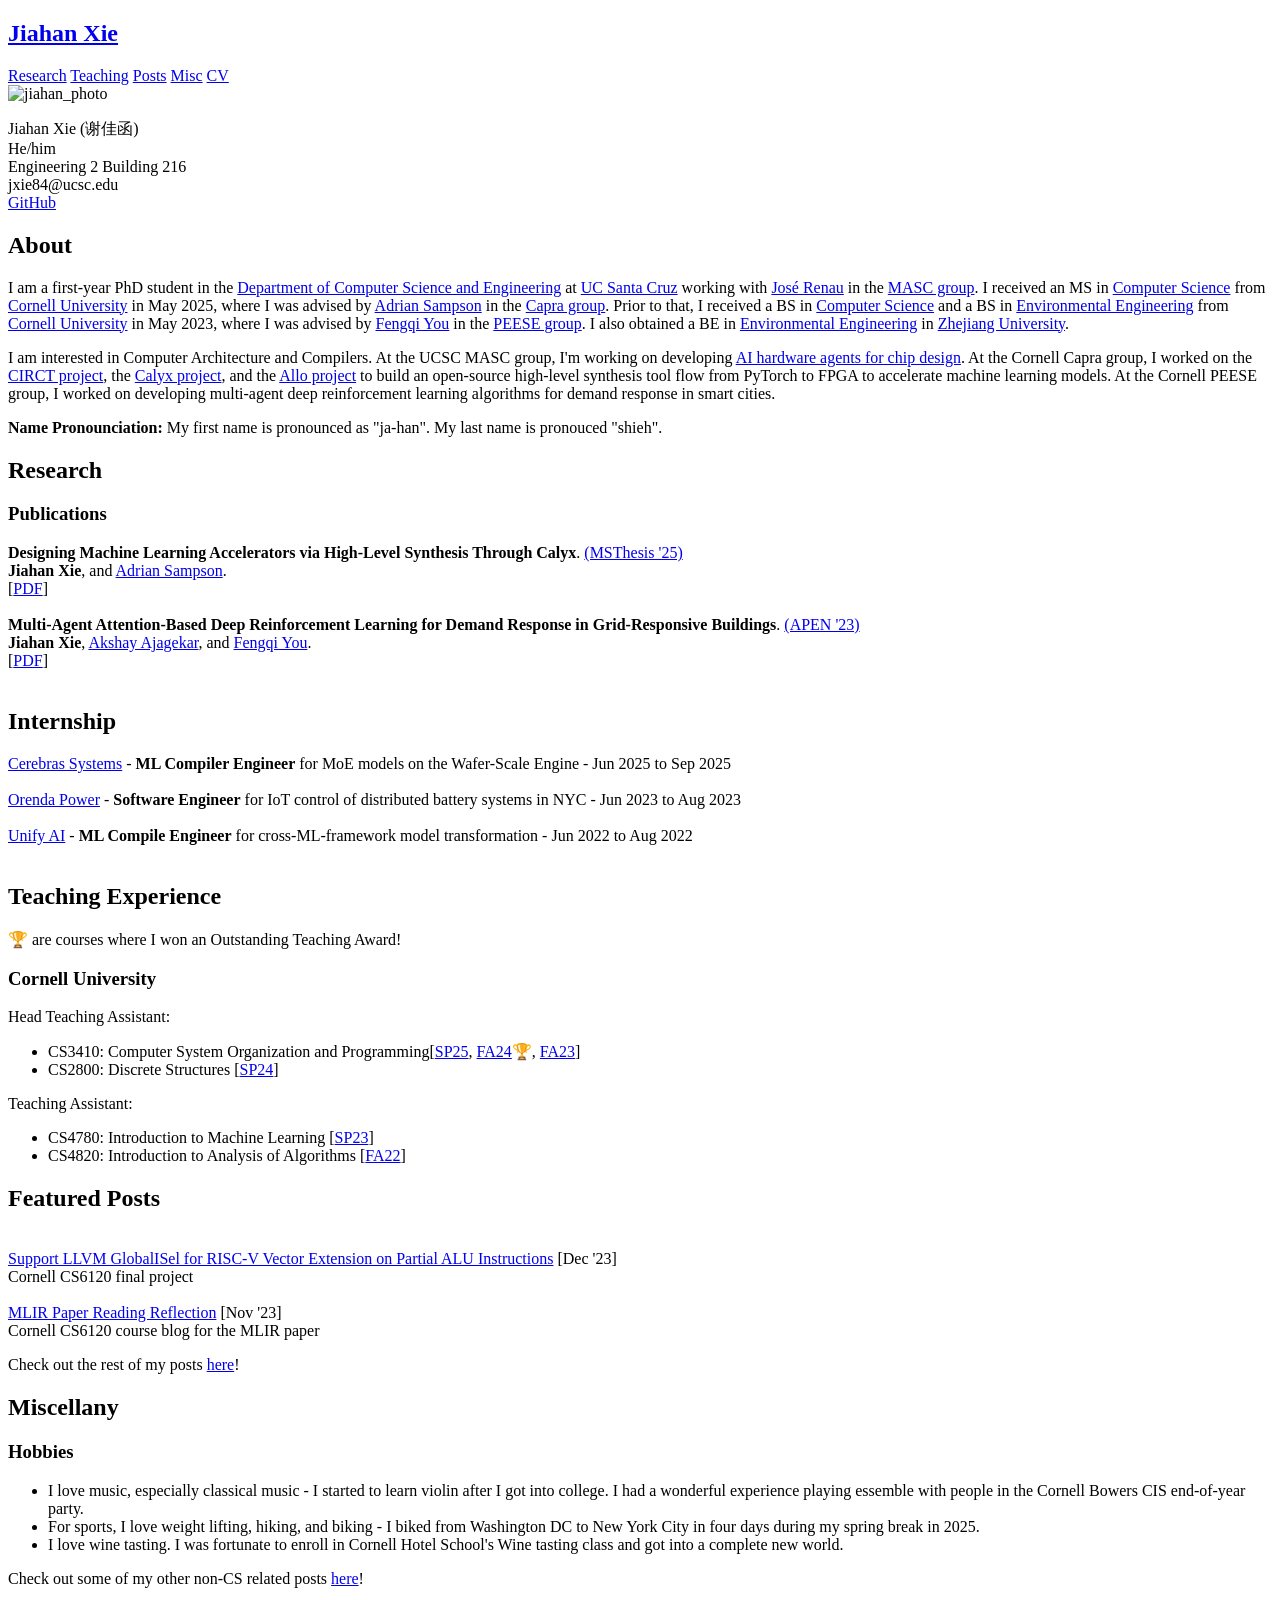
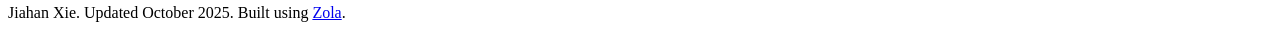
==== index.html @ 3ce9fde3 "deploy: 3f0bf001915a5d16b5d237b95fc6ea4cb7114ef1" ====
<!DOCTYPE html>
<html lang="en">

<head>
  <meta charset="utf-8">
  
  <title>Jiahan Xie - UC Santa Cruz</title>
  
  <link rel="icon" href="https://jiahanxie353.github.io/img/favicon.png" type="image/png">
  <link href="https://jiahanxie353.github.io/css/main.css" type="text/css" rel="stylesheet">
</head>

<body>
  <header>
    <nav>
      <h1 class="name"><a class="nav-item" href="/">Jiahan Xie</a></h1>
      <a class="nav-item" href="/#research">Research</a>
      <a class="nav-item" href="/#teaching">Teaching</a>
      <a class="nav-item" href="https://jiahanxie353.github.io/posts/">Posts</a>
      <a class="nav-item" href="https://jiahanxie353.github.io/misc/">Misc</a>
      <a class="nav-item" href="https://jiahanxie353.github.io/Jiahan_Xie_CV_Current.pdf">CV</a>
    </nav>
  </header><!--End of Header-->

  <section class="section">
    <div class="container">
      

<div class = "basic_info">
  <img src="https://jiahanxie353.github.io/img/tall.jpg" alt="jiahan_photo">
  <p> Jiahan Xie (谢佳函) <br>
  He/him<br>
  Engineering 2 Building 216<br>
  jxie84@ucsc.edu<br>
  <a href="https://github.com/jiahanxie353">GitHub</a></p>
  <!-- <p> <a href = "Jiahan_Xie_CV_Current.pdf"> CV </a></p> -->
  <!-- <p> <a href = "https://twitter.com/ayaka_yourhero"> Twitter </a></p> -->
</div> <!-- End of basic_info -->


<!-- Bio -->
<section>
  <div class="bio">
    
    <h2>About</h2>
    <p>I am a first-year PhD student in the <a href="https://engineering.ucsc.edu/departments/computer-science-and-engineering/">Department of Computer Science and Engineering</a> at <a href="https://www.ucsc.edu/">UC Santa Cruz</a> working with <a href="https://users.soe.ucsc.edu/~renau/">José Renau</a> in the <a href="https://masc.soe.ucsc.edu/">MASC group</a>. I received an MS in <a href="https://www.cs.cornell.edu/master-science-computer-science">Computer Science</a> from <a href="https://www.cornell.edu/">Cornell University</a> in May 2025, where I was advised by <a href="https://www.cs.cornell.edu/~asampson/">Adrian Sampson</a> in the <a href="https://capra.cs.cornell.edu/">Capra group</a>. Prior to that, I received a BS in <a href="https://www.cs.cornell.edu/">Computer Science</a> and a BS in <a href="https://cals.cornell.edu/environmental-engineering">Environmental Engineering</a> from <a href="https://www.cornell.edu/">Cornell University</a> in May 2023, where I was advised by <a href="https://www.peese.org/professor/">Fengqi You</a> in the <a href="https://www.peese.org/">PEESE group</a>. I also obtained a BE in <a href="http://www.cers.zju.edu.cn/ceren/2019/0812/c35429a1466307/page.htm">Environmental Engineering</a> in <a href="https://www.zju.edu.cn/english/">Zhejiang University</a>.</p>
<p>I am interested in Computer Architecture and Compilers. At the UCSC MASC group, I'm working on developing <a href="https://github.com/masc-ucsc/hagent">AI hardware agents for chip design</a>. At the Cornell Capra group, I worked on the <a href="https://circt.llvm.org/">CIRCT project</a>, the <a href="https://calyxir.org/">Calyx project</a>, and the <a href="https://cornell-zhang.github.io/allo/">Allo project</a> to build an open-source high-level synthesis tool flow from PyTorch to FPGA to accelerate machine learning models. At the Cornell PEESE group, I worked on developing multi-agent deep reinforcement learning algorithms for demand response in smart cities.</p>
<p><strong>Name Pronounciation:</strong> My first name is pronounced as "ja-han". My last name is pronouced "shieh".</p>

  </div>
</section>

<section>
  <div class="research" id="research">
    <h2>Research</h2>
    <h3>Publications</h3>
    
    
    
    <div>
      <div>
      <b>Designing Machine Learning Accelerators via High-Level Synthesis Through Calyx</b>. <a href = "https:&#x2F;&#x2F;www.cs.cornell.edu&#x2F;master-science-computer-science">(MSThesis &#x27;25)</a>
      </div>
      <div class="pub_list">
      
      <b>Jiahan Xie</b>, 
      
      and <a href="https:&#x2F;&#x2F;www.cs.cornell.edu&#x2F;~asampson&#x2F;">Adrian Sampson</a>.
      <br>
      
      [<a href="&#x2F;files&#x2F;publications&#x2F;ms-thesis.pdf">PDF</a>]
      
      
      </div>
    </div><br>
    
    
    <div>
      <div>
      <b>Multi-Agent Attention-Based Deep Reinforcement Learning for Demand Response in Grid-Responsive Buildings</b>. <a href = "https:&#x2F;&#x2F;www.sciencedirect.com&#x2F;journal&#x2F;applied-energy">(APEN &#x27;23)</a>
      </div>
      <div class="pub_list">
      
      <b>Jiahan Xie</b>, 
      
      <a href="https:&#x2F;&#x2F;www.akshayajagekar.com&#x2F;">Akshay Ajagekar</a>, 
      
      and <a href="https:&#x2F;&#x2F;www.engineering.cornell.edu&#x2F;people&#x2F;fengqi-you&#x2F;">Fengqi You</a>.
      <br>
      
      [<a href="&#x2F;files&#x2F;publications&#x2F;apen.pdf">PDF</a>]
      
      
      </div>
    </div><br>
    
  </div>
</section>


<section>
  <div class="internship" id="internship">
    <h2>Internship</h2>
    
    
    <div>
    
    <a href="https:&#x2F;&#x2F;www.cerebras.ai&#x2F;">Cerebras Systems</a>
    
    - <b>ML Compiler Engineer</b> for MoE models on the Wafer-Scale Engine - Jun 2025 to Sep 2025
    </div><br>
    
    <div>
    
    <a href="https:&#x2F;&#x2F;orendapower.com&#x2F;">Orenda Power</a>
    
    - <b>Software Engineer</b> for IoT control of distributed battery systems in NYC - Jun 2023 to Aug 2023
    </div><br>
    
    <div>
    
    <a href="https:&#x2F;&#x2F;unify.ai&#x2F;">Unify AI</a>
    
    - <b>ML Compile Engineer</b> for cross-ML-framework model transformation - Jun 2022 to Aug 2022
    </div><br>
    
  </div>
</section>

<section>
  <div class="teaching" id="teaching">
    <h2>Teaching Experience</h2>
    &#127942; are courses where I won an Outstanding Teaching Award!
    
    
    <h3>Cornell University</h3>
    <p>Head Teaching Assistant:</p>
<ul>
<li>CS3410: Computer System Organization and Programming[<a href="https://www.cs.cornell.edu/courses/cs3410/2025sp/">SP25</a>, <a href="https://www.cs.cornell.edu/courses/cs3410/2024fa/">FA24</a>🏆, <a href="https://classes.cornell.edu/browse/roster/FA23/class/CS/3410">FA23</a>]</li>
<li>CS2800: Discrete Structures [<a href="https://classes.cornell.edu/browse/roster/SP24/class/CS/2800">SP24</a>]</li>
</ul>
<p>Teaching Assistant:</p>
<ul>
<li>CS4780: Introduction to Machine Learning [<a href="https://classes.cornell.edu/browse/roster/SP23/class/CS/4780">SP23</a>]</li>
<li>CS4820: Introduction to Analysis of Algorithms [<a href="https://classes.cornell.edu/browse/roster/FA23/class/CS/4820">FA22</a>]</li>
</ul>

    
  </div>
</section>

<section>
  <div class="posts">
    <h2>Featured Posts</h2>
    
    <br>
    <a href="https:&#x2F;&#x2F;www.cs.cornell.edu&#x2F;courses&#x2F;cs6120&#x2F;2023fa&#x2F;blog&#x2F;rvv-llvm-gisel&#x2F;">Support LLVM GlobalISel for RISC-V Vector Extension on Partial ALU Instructions</a> [Dec &#x27;23]
    <div class="indented">
    Cornell CS6120 final project
    </div><br>
    <a href="https:&#x2F;&#x2F;www.cs.cornell.edu&#x2F;courses&#x2F;cs6120&#x2F;2023fa&#x2F;blog&#x2F;mlir&#x2F;">MLIR Paper Reading Reflection</a> [Nov &#x27;23]
    <div class="indented">
    Cornell CS6120 course blog for the MLIR paper
    </div>
    <p>Check out the rest of my posts <a href="https://jiahanxie353.github.io/posts/">here</a>!</p>
  </div>
</section>

<section>
  <div class="misc">
    <h2>Miscellany</h2>
    
    <h3>Hobbies</h3>
    <ul>
<li>I love music, especially classical music - I started to learn violin after I got into college. I had a wonderful experience playing essemble with people in the Cornell Bowers CIS end-of-year party.</li>
<li>For sports, I love weight lifting, hiking, and biking - I biked from Washington DC to New York City in four days during my spring break in 2025.</li>
<li>I love wine tasting. I was fortunate to enroll in Cornell Hotel School's Wine tasting class and got into a complete new world.</li>
</ul>

    <p>Check out some of my other non-CS related posts <a href="https://jiahanxie353.github.io/misc/">here</a>!
  </div>
</section>


    </div>
  </section>
</body>

<footer>
<p>Jiahan Xie. Updated October 2025. Built using <a href="https://www.getzola.org/">Zola</a>.</p>
</footer>

</html>
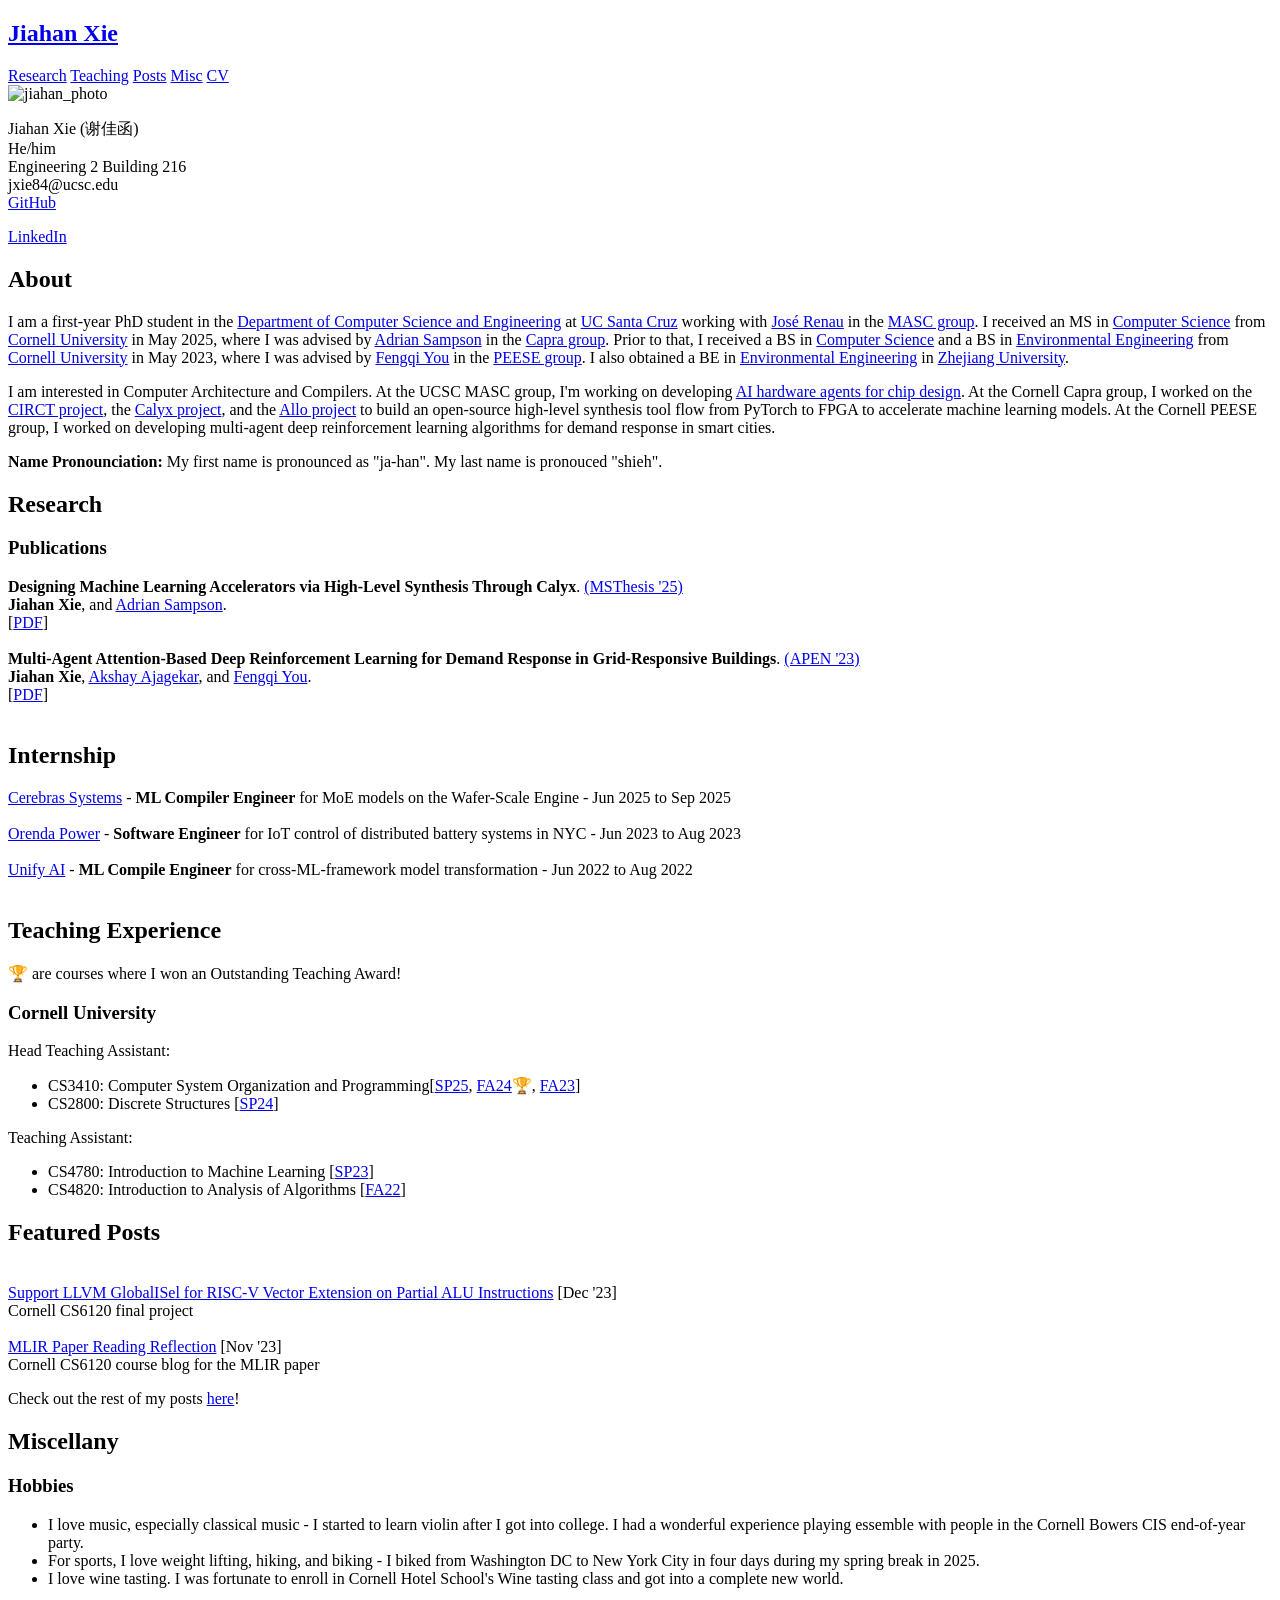
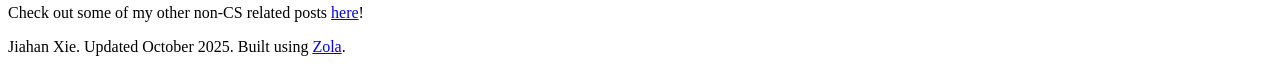
==== commit 473b476c: "deploy: 453d6703da9d38d57b4dfc6fa80bc749235bc399" ====
--- a/index.html
+++ b/index.html
@@ -34,7 +34,7 @@
   jxie84@ucsc.edu<br>
   <a href="https://github.com/jiahanxie353">GitHub</a></p>
   <!-- <p> <a href = "Jiahan_Xie_CV_Current.pdf"> CV </a></p> -->
-  <!-- <p> <a href = "https://twitter.com/ayaka_yourhero"> Twitter </a></p> -->
+  <p> <a href = "https://www.linkedin.com/in/jiahan-xie-0924b9226/"> LinkedIn </a></p>
 </div> <!-- End of basic_info -->
 
 
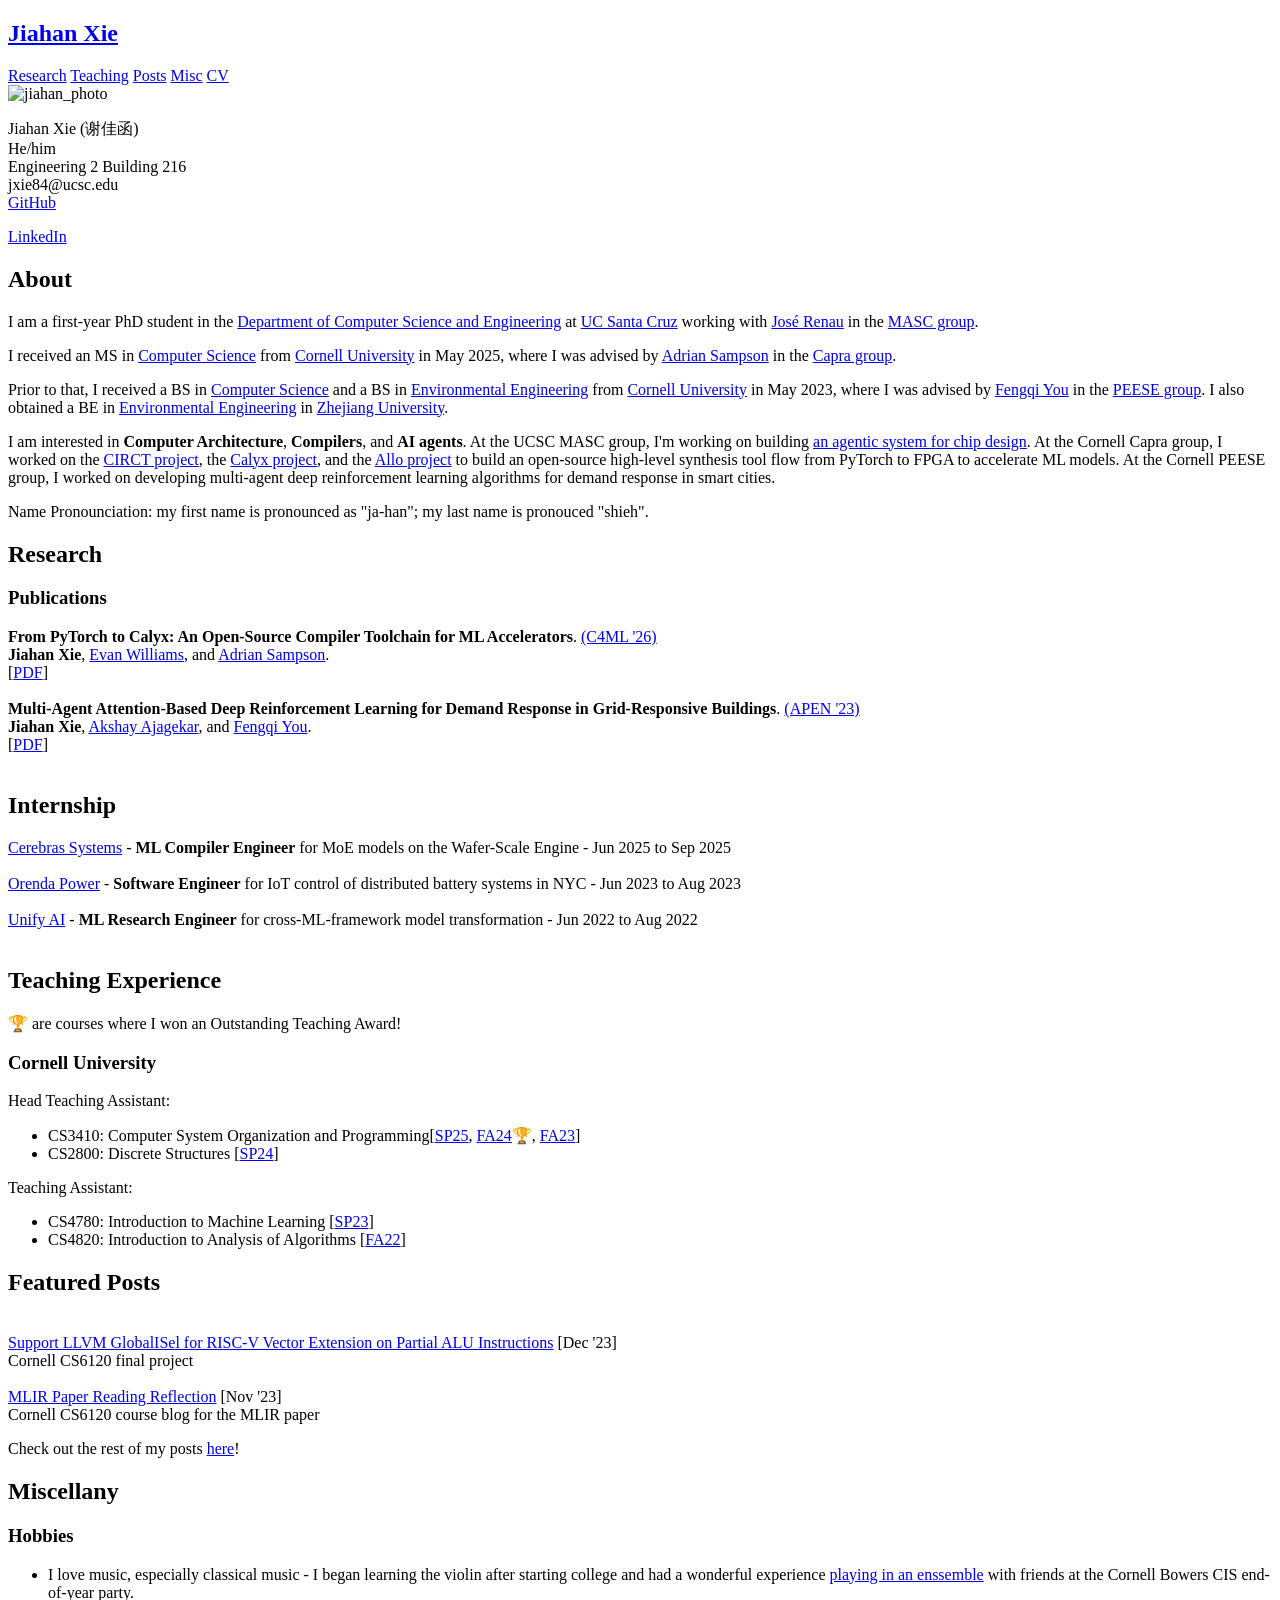
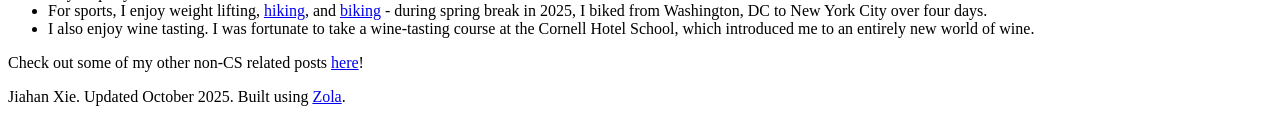
==== commit e36bd901: "deploy: 4eee108e94d418e946272a928281e93fccb4250f" ====
--- a/index.html
+++ b/index.html
@@ -43,9 +43,11 @@
   <div class="bio">
     
     <h2>About</h2>
-    <p>I am a first-year PhD student in the <a href="https://engineering.ucsc.edu/departments/computer-science-and-engineering/">Department of Computer Science and Engineering</a> at <a href="https://www.ucsc.edu/">UC Santa Cruz</a> working with <a href="https://users.soe.ucsc.edu/~renau/">José Renau</a> in the <a href="https://masc.soe.ucsc.edu/">MASC group</a>. I received an MS in <a href="https://www.cs.cornell.edu/master-science-computer-science">Computer Science</a> from <a href="https://www.cornell.edu/">Cornell University</a> in May 2025, where I was advised by <a href="https://www.cs.cornell.edu/~asampson/">Adrian Sampson</a> in the <a href="https://capra.cs.cornell.edu/">Capra group</a>. Prior to that, I received a BS in <a href="https://www.cs.cornell.edu/">Computer Science</a> and a BS in <a href="https://cals.cornell.edu/environmental-engineering">Environmental Engineering</a> from <a href="https://www.cornell.edu/">Cornell University</a> in May 2023, where I was advised by <a href="https://www.peese.org/professor/">Fengqi You</a> in the <a href="https://www.peese.org/">PEESE group</a>. I also obtained a BE in <a href="http://www.cers.zju.edu.cn/ceren/2019/0812/c35429a1466307/page.htm">Environmental Engineering</a> in <a href="https://www.zju.edu.cn/english/">Zhejiang University</a>.</p>
-<p>I am interested in Computer Architecture and Compilers. At the UCSC MASC group, I'm working on developing <a href="https://github.com/masc-ucsc/hagent">AI hardware agents for chip design</a>. At the Cornell Capra group, I worked on the <a href="https://circt.llvm.org/">CIRCT project</a>, the <a href="https://calyxir.org/">Calyx project</a>, and the <a href="https://cornell-zhang.github.io/allo/">Allo project</a> to build an open-source high-level synthesis tool flow from PyTorch to FPGA to accelerate machine learning models. At the Cornell PEESE group, I worked on developing multi-agent deep reinforcement learning algorithms for demand response in smart cities.</p>
-<p><strong>Name Pronounciation:</strong> My first name is pronounced as "ja-han". My last name is pronouced "shieh".</p>
+    <p>I am a first-year PhD student in the <a rel="external" href="https://engineering.ucsc.edu/departments/computer-science-and-engineering/">Department of Computer Science and Engineering</a> at <a rel="external" href="https://www.ucsc.edu/">UC Santa Cruz</a> working with <a rel="external" href="https://users.soe.ucsc.edu/~renau/">José Renau</a> in the <a rel="external" href="https://masc.soe.ucsc.edu/">MASC group</a>.</p>
+<p>I received an MS in <a rel="external" href="https://www.cs.cornell.edu/master-science-computer-science">Computer Science</a> from <a rel="external" href="https://www.cornell.edu/">Cornell University</a> in May 2025, where I was advised by <a rel="external" href="https://www.cs.cornell.edu/~asampson/">Adrian Sampson</a> in the <a rel="external" href="https://capra.cs.cornell.edu/">Capra group</a>.</p>
+<p>Prior to that, I received a BS in <a rel="external" href="https://www.cs.cornell.edu/">Computer Science</a> and a BS in <a rel="external" href="https://cals.cornell.edu/environmental-engineering">Environmental Engineering</a> from <a rel="external" href="https://www.cornell.edu/">Cornell University</a> in May 2023, where I was advised by <a rel="external" href="https://www.peese.org/professor/">Fengqi You</a> in the <a rel="external" href="https://www.peese.org/">PEESE group</a>. I also obtained a BE in <a rel="external" href="http://www.cers.zju.edu.cn/ceren/2019/0812/c35429a1466307/page.htm">Environmental Engineering</a> in <a rel="external" href="https://www.zju.edu.cn/english/">Zhejiang University</a>.</p>
+<p>I am interested in <strong>Computer Architecture</strong>, <strong>Compilers</strong>, and <strong>AI agents</strong>. At the UCSC MASC group, I'm working on building <a rel="external" href="https://github.com/masc-ucsc/hagent">an agentic system for chip design</a>. At the Cornell Capra group, I worked on the <a rel="external" href="https://circt.llvm.org/">CIRCT project</a>, the <a rel="external" href="https://calyxir.org/">Calyx project</a>, and the <a rel="external" href="https://cornell-zhang.github.io/allo/">Allo project</a> to build an open-source high-level synthesis tool flow from PyTorch to FPGA to accelerate ML models. At the Cornell PEESE group, I worked on developing multi-agent deep reinforcement learning algorithms for demand response in smart cities.</p>
+<p>Name Pronounciation: my first name is pronounced as "ja-han"; my last name is pronouced "shieh".</p>
 
   </div>
 </section>
@@ -59,16 +61,18 @@
     
     <div>
       <div>
-      <b>Designing Machine Learning Accelerators via High-Level Synthesis Through Calyx</b>. <a href = "https:&#x2F;&#x2F;www.cs.cornell.edu&#x2F;master-science-computer-science">(MSThesis &#x27;25)</a>
+      <b>From PyTorch to Calyx: An Open-Source Compiler Toolchain for ML Accelerators</b>. <a href = "https:&#x2F;&#x2F;c4ml.org&#x2F;">(C4ML &#x27;26)</a>
       </div>
       <div class="pub_list">
       
       <b>Jiahan Xie</b>, 
       
+      <a href="https:&#x2F;&#x2F;evanmwilliams.github.io&#x2F;">Evan Williams</a>, 
+      
       and <a href="https:&#x2F;&#x2F;www.cs.cornell.edu&#x2F;~asampson&#x2F;">Adrian Sampson</a>.
       <br>
       
-      [<a href="&#x2F;files&#x2F;publications&#x2F;ms-thesis.pdf">PDF</a>]
+      [<a href="&#x2F;files&#x2F;publications&#x2F;pt2calyx.pdf">PDF</a>]
       
       
       </div>
@@ -121,7 +125,7 @@
     
     <a href="https:&#x2F;&#x2F;unify.ai&#x2F;">Unify AI</a>
     
-    - <b>ML Compile Engineer</b> for cross-ML-framework model transformation - Jun 2022 to Aug 2022
+    - <b>ML Research Engineer</b> for cross-ML-framework model transformation - Jun 2022 to Aug 2022
     </div><br>
     
   </div>
@@ -136,13 +140,13 @@
     <h3>Cornell University</h3>
     <p>Head Teaching Assistant:</p>
 <ul>
-<li>CS3410: Computer System Organization and Programming[<a href="https://www.cs.cornell.edu/courses/cs3410/2025sp/">SP25</a>, <a href="https://www.cs.cornell.edu/courses/cs3410/2024fa/">FA24</a>🏆, <a href="https://classes.cornell.edu/browse/roster/FA23/class/CS/3410">FA23</a>]</li>
-<li>CS2800: Discrete Structures [<a href="https://classes.cornell.edu/browse/roster/SP24/class/CS/2800">SP24</a>]</li>
+<li>CS3410: Computer System Organization and Programming[<a rel="external" href="https://www.cs.cornell.edu/courses/cs3410/2025sp/">SP25</a>, <a rel="external" href="https://www.cs.cornell.edu/courses/cs3410/2024fa/">FA24</a>🏆, <a rel="external" href="https://classes.cornell.edu/browse/roster/FA23/class/CS/3410">FA23</a>]</li>
+<li>CS2800: Discrete Structures [<a rel="external" href="https://classes.cornell.edu/browse/roster/SP24/class/CS/2800">SP24</a>]</li>
 </ul>
 <p>Teaching Assistant:</p>
 <ul>
-<li>CS4780: Introduction to Machine Learning [<a href="https://classes.cornell.edu/browse/roster/SP23/class/CS/4780">SP23</a>]</li>
-<li>CS4820: Introduction to Analysis of Algorithms [<a href="https://classes.cornell.edu/browse/roster/FA23/class/CS/4820">FA22</a>]</li>
+<li>CS4780: Introduction to Machine Learning [<a rel="external" href="https://classes.cornell.edu/browse/roster/SP23/class/CS/4780">SP23</a>]</li>
+<li>CS4820: Introduction to Analysis of Algorithms [<a rel="external" href="https://classes.cornell.edu/browse/roster/FA23/class/CS/4820">FA22</a>]</li>
 </ul>
 
     
@@ -172,9 +176,9 @@
     
     <h3>Hobbies</h3>
     <ul>
-<li>I love music, especially classical music - I started to learn violin after I got into college. I had a wonderful experience playing essemble with people in the Cornell Bowers CIS end-of-year party.</li>
-<li>For sports, I love weight lifting, hiking, and biking - I biked from Washington DC to New York City in four days during my spring break in 2025.</li>
-<li>I love wine tasting. I was fortunate to enroll in Cornell Hotel School's Wine tasting class and got into a complete new world.</li>
+<li>I love music, especially classical music - I began learning the violin after starting college and had a wonderful experience <a href="/img/hobbies/violin.png">playing in an enssemble</a> with friends at the Cornell Bowers CIS end-of-year party.</li>
+<li>For sports, I enjoy weight lifting, <a href="/img/hobbies/hiking.jpg">hiking</a>, and <a href="/img/hobbies/biking.jpeg">biking</a> - during spring break in 2025, I biked from Washington, DC to New York City over four days.</li>
+<li>I also enjoy wine tasting. I was fortunate to take a wine-tasting course at the Cornell Hotel School, which introduced me to an entirely new world of wine.</li>
 </ul>
 
     <p>Check out some of my other non-CS related posts <a href="https://jiahanxie353.github.io/misc/">here</a>!
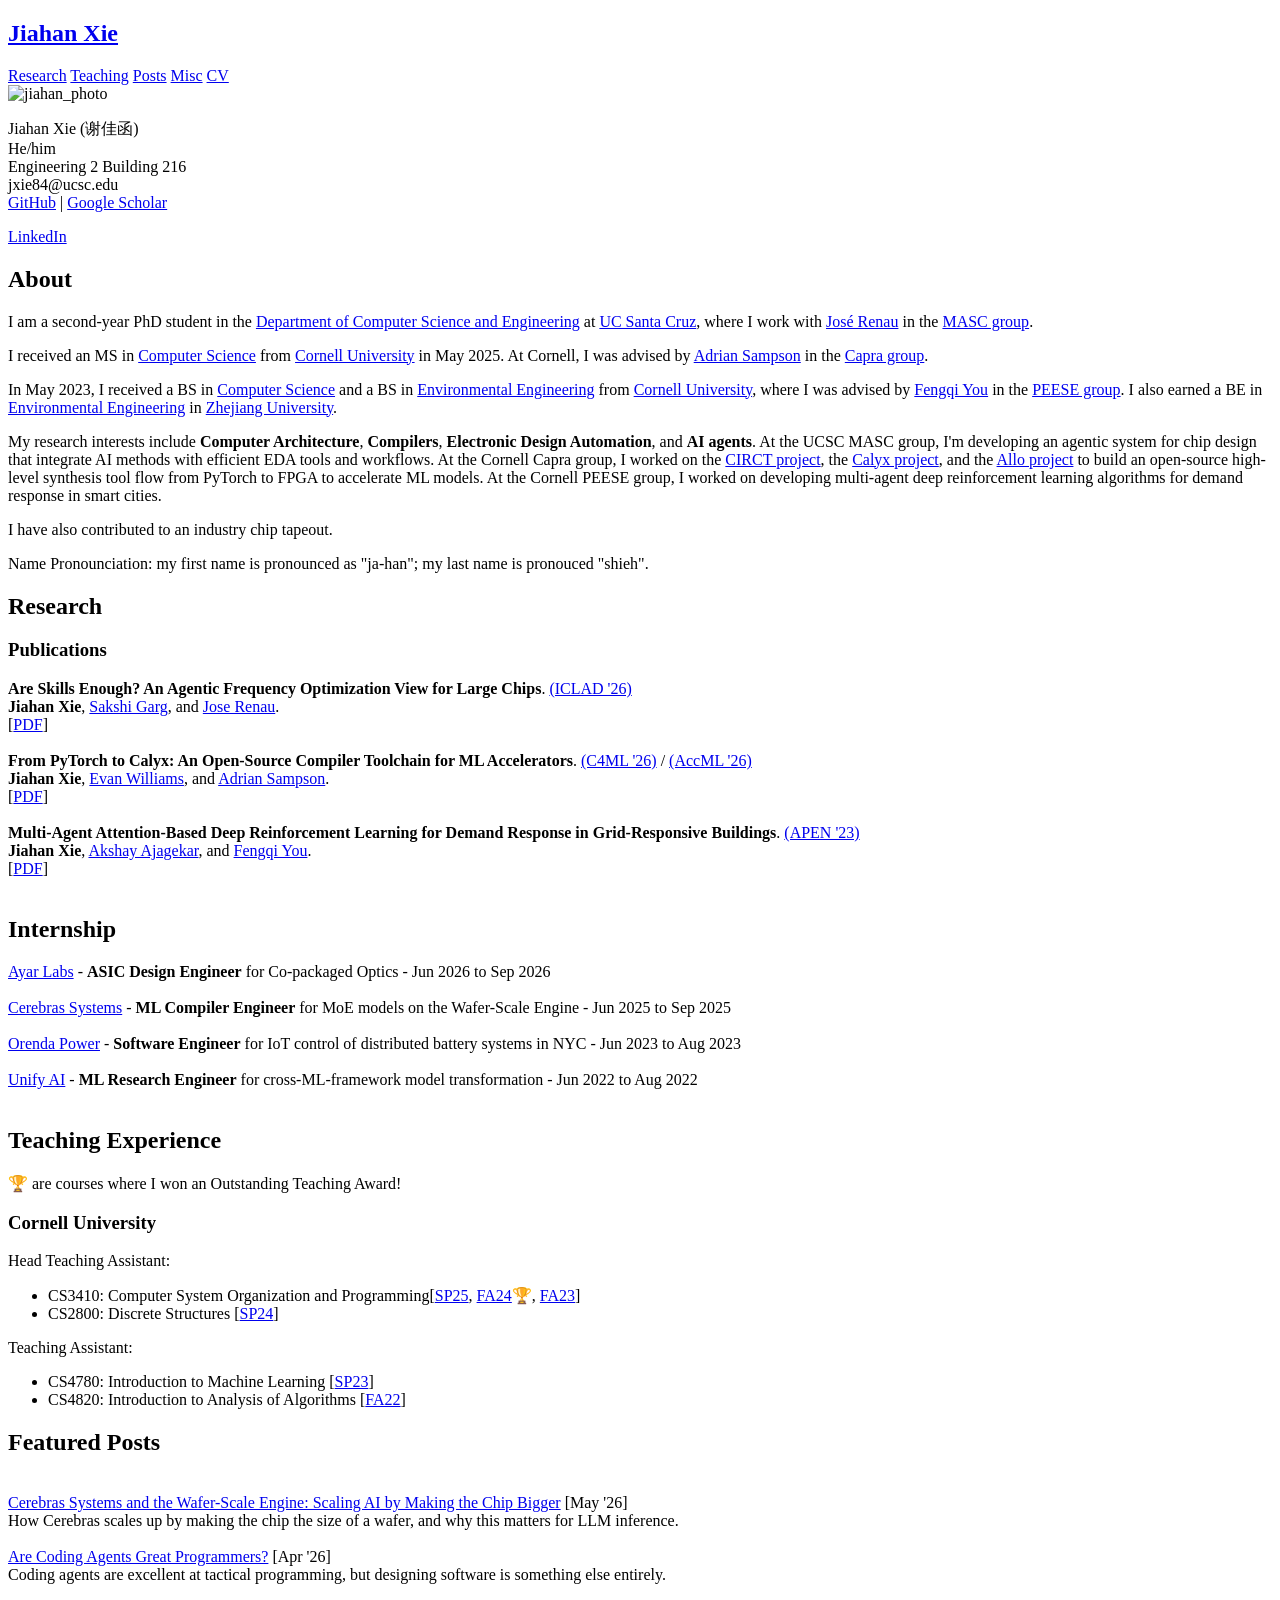
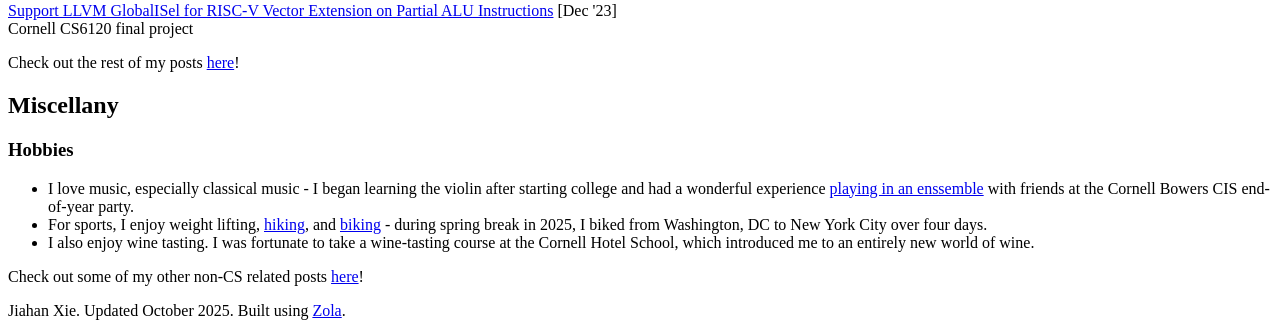
==== commit f0677e89: "deploy: 2b9c9852264303284aab5269e09e33028ef475bf" ====
--- a/index.html
+++ b/index.html
@@ -32,7 +32,7 @@
   He/him<br>
   Engineering 2 Building 216<br>
   jxie84@ucsc.edu<br>
-  <a href="https://github.com/jiahanxie353">GitHub</a></p>
+  <a href="https://github.com/jiahanxie353">GitHub</a> | <a href="https://scholar.google.com/citations?user=Hs2OaRoAAAAJ&hl=en">Google Scholar</a></p>
   <!-- <p> <a href = "Jiahan_Xie_CV_Current.pdf"> CV </a></p> -->
   <p> <a href = "https://www.linkedin.com/in/jiahan-xie-0924b9226/"> LinkedIn </a></p>
 </div> <!-- End of basic_info -->
@@ -43,10 +43,11 @@
   <div class="bio">
     
     <h2>About</h2>
-    <p>I am a first-year PhD student in the <a rel="external" href="https://engineering.ucsc.edu/departments/computer-science-and-engineering/">Department of Computer Science and Engineering</a> at <a rel="external" href="https://www.ucsc.edu/">UC Santa Cruz</a> working with <a rel="external" href="https://users.soe.ucsc.edu/~renau/">José Renau</a> in the <a rel="external" href="https://masc.soe.ucsc.edu/">MASC group</a>.</p>
-<p>I received an MS in <a rel="external" href="https://www.cs.cornell.edu/master-science-computer-science">Computer Science</a> from <a rel="external" href="https://www.cornell.edu/">Cornell University</a> in May 2025, where I was advised by <a rel="external" href="https://www.cs.cornell.edu/~asampson/">Adrian Sampson</a> in the <a rel="external" href="https://capra.cs.cornell.edu/">Capra group</a>.</p>
-<p>Prior to that, I received a BS in <a rel="external" href="https://www.cs.cornell.edu/">Computer Science</a> and a BS in <a rel="external" href="https://cals.cornell.edu/environmental-engineering">Environmental Engineering</a> from <a rel="external" href="https://www.cornell.edu/">Cornell University</a> in May 2023, where I was advised by <a rel="external" href="https://www.peese.org/professor/">Fengqi You</a> in the <a rel="external" href="https://www.peese.org/">PEESE group</a>. I also obtained a BE in <a rel="external" href="http://www.cers.zju.edu.cn/ceren/2019/0812/c35429a1466307/page.htm">Environmental Engineering</a> in <a rel="external" href="https://www.zju.edu.cn/english/">Zhejiang University</a>.</p>
-<p>I am interested in <strong>Computer Architecture</strong>, <strong>Compilers</strong>, and <strong>AI agents</strong>. At the UCSC MASC group, I'm working on building <a rel="external" href="https://github.com/masc-ucsc/hagent">an agentic system for chip design</a>. At the Cornell Capra group, I worked on the <a rel="external" href="https://circt.llvm.org/">CIRCT project</a>, the <a rel="external" href="https://calyxir.org/">Calyx project</a>, and the <a rel="external" href="https://cornell-zhang.github.io/allo/">Allo project</a> to build an open-source high-level synthesis tool flow from PyTorch to FPGA to accelerate ML models. At the Cornell PEESE group, I worked on developing multi-agent deep reinforcement learning algorithms for demand response in smart cities.</p>
+    <p>I am a second-year PhD student in the <a rel="external" href="https://engineering.ucsc.edu/departments/computer-science-and-engineering/">Department of Computer Science and Engineering</a> at <a rel="external" href="https://www.ucsc.edu/">UC Santa Cruz</a>, where I work with <a rel="external" href="https://users.soe.ucsc.edu/~renau/">José Renau</a> in the <a rel="external" href="https://masc.soe.ucsc.edu/">MASC group</a>.</p>
+<p>I received an MS in <a rel="external" href="https://www.cs.cornell.edu/master-science-computer-science">Computer Science</a> from <a rel="external" href="https://www.cornell.edu/">Cornell University</a> in May 2025. At Cornell, I was advised by <a rel="external" href="https://www.cs.cornell.edu/~asampson/">Adrian Sampson</a> in the <a rel="external" href="https://capra.cs.cornell.edu/">Capra group</a>.</p>
+<p>In May 2023, I received a BS in <a rel="external" href="https://www.cs.cornell.edu/">Computer Science</a> and a BS in <a rel="external" href="https://cals.cornell.edu/environmental-engineering">Environmental Engineering</a> from <a rel="external" href="https://www.cornell.edu/">Cornell University</a>, where I was advised by <a rel="external" href="https://www.peese.org/professor/">Fengqi You</a> in the <a rel="external" href="https://www.peese.org/">PEESE group</a>. I also earned a BE in <a rel="external" href="http://www.cers.zju.edu.cn/ceren/2019/0812/c35429a1466307/page.htm">Environmental Engineering</a> in <a rel="external" href="https://www.zju.edu.cn/english/">Zhejiang University</a>.</p>
+<p>My research interests include <strong>Computer Architecture</strong>, <strong>Compilers</strong>, <strong>Electronic Design Automation</strong>, and <strong>AI agents</strong>. At the UCSC MASC group, I'm developing an agentic system for chip design that integrate AI methods with efficient EDA tools and workflows. At the Cornell Capra group, I worked on the <a rel="external" href="https://circt.llvm.org/">CIRCT project</a>, the <a rel="external" href="https://calyxir.org/">Calyx project</a>, and the <a rel="external" href="https://cornell-zhang.github.io/allo/">Allo project</a> to build an open-source high-level synthesis tool flow from PyTorch to FPGA to accelerate ML models. At the Cornell PEESE group, I worked on developing multi-agent deep reinforcement learning algorithms for demand response in smart cities.</p>
+<p>I have also contributed to an industry chip tapeout.</p>
 <p>Name Pronounciation: my first name is pronounced as "ja-han"; my last name is pronouced "shieh".</p>
 
   </div>
@@ -61,7 +62,27 @@
     
     <div>
       <div>
-      <b>From PyTorch to Calyx: An Open-Source Compiler Toolchain for ML Accelerators</b>. <a href = "https:&#x2F;&#x2F;c4ml.org&#x2F;">(C4ML &#x27;26)</a>
+      <b>Are Skills Enough? An Agentic Frequency Optimization View for Large Chips</b>. <a href = "https:&#x2F;&#x2F;iclad.ai&#x2F;">(ICLAD &#x27;26)</a>
+      </div>
+      <div class="pub_list">
+      
+      <b>Jiahan Xie</b>, 
+      
+      <a href="https:&#x2F;&#x2F;masc.soe.ucsc.edu&#x2F;people.html">Sakshi Garg</a>, 
+      
+      and <a href="https:&#x2F;&#x2F;users.soe.ucsc.edu&#x2F;~renau&#x2F;">Jose Renau</a>.
+      <br>
+      
+      [<a href="&#x2F;files&#x2F;publications&#x2F;freq-opt.pdf">PDF</a>]
+      
+      
+      </div>
+    </div><br>
+    
+    
+    <div>
+      <div>
+      <b>From PyTorch to Calyx: An Open-Source Compiler Toolchain for ML Accelerators</b>. <a href = "https:&#x2F;&#x2F;c4ml.org&#x2F;">(C4ML &#x27;26)</a> / <a href = "https:&#x2F;&#x2F;accml.dcs.gla.ac.uk&#x2F;">(AccML &#x27;26)</a>
       </div>
       <div class="pub_list">
       
@@ -81,7 +102,7 @@
     
     <div>
       <div>
-      <b>Multi-Agent Attention-Based Deep Reinforcement Learning for Demand Response in Grid-Responsive Buildings</b>. <a href = "https:&#x2F;&#x2F;www.sciencedirect.com&#x2F;journal&#x2F;applied-energy">(APEN &#x27;23)</a>
+      <b>Multi-Agent Attention-Based Deep Reinforcement Learning for Demand Response in Grid-Responsive Buildings</b>. <a href = "https:&#x2F;&#x2F;www.sciencedirect.com&#x2F;science&#x2F;article&#x2F;pii&#x2F;S0306261923005263">(APEN &#x27;23)</a>
       </div>
       <div class="pub_list">
       
@@ -106,6 +127,13 @@
   <div class="internship" id="internship">
     <h2>Internship</h2>
     
+    
+    <div>
+    
+    <a href="https:&#x2F;&#x2F;ayarlabs.com&#x2F;">Ayar Labs</a>
+    
+    - <b>ASIC Design Engineer</b> for Co-packaged Optics - Jun 2026 to Sep 2026
+    </div><br>
     
     <div>
     
@@ -158,13 +186,17 @@
     <h2>Featured Posts</h2>
     
     <br>
+    <a href="https://jiahanxie353.github.io/posts/cerebras-wse/">Cerebras Systems and the Wafer-Scale Engine: Scaling AI by Making the Chip Bigger</a> [May &#x27;26]
+    <div class="indented">
+    How Cerebras scales up by making the chip the size of a wafer, and why this matters for LLM inference.
+    </div><br>
+    <a href="https://jiahanxie353.github.io/posts/are-coding-agents-great-programmers/">Are Coding Agents Great Programmers?</a> [Apr &#x27;26]
+    <div class="indented">
+    Coding agents are excellent at tactical programming, but designing software is something else entirely.
+    </div><br>
     <a href="https:&#x2F;&#x2F;www.cs.cornell.edu&#x2F;courses&#x2F;cs6120&#x2F;2023fa&#x2F;blog&#x2F;rvv-llvm-gisel&#x2F;">Support LLVM GlobalISel for RISC-V Vector Extension on Partial ALU Instructions</a> [Dec &#x27;23]
     <div class="indented">
     Cornell CS6120 final project
-    </div><br>
-    <a href="https:&#x2F;&#x2F;www.cs.cornell.edu&#x2F;courses&#x2F;cs6120&#x2F;2023fa&#x2F;blog&#x2F;mlir&#x2F;">MLIR Paper Reading Reflection</a> [Nov &#x27;23]
-    <div class="indented">
-    Cornell CS6120 course blog for the MLIR paper
     </div>
     <p>Check out the rest of my posts <a href="https://jiahanxie353.github.io/posts/">here</a>!</p>
   </div>
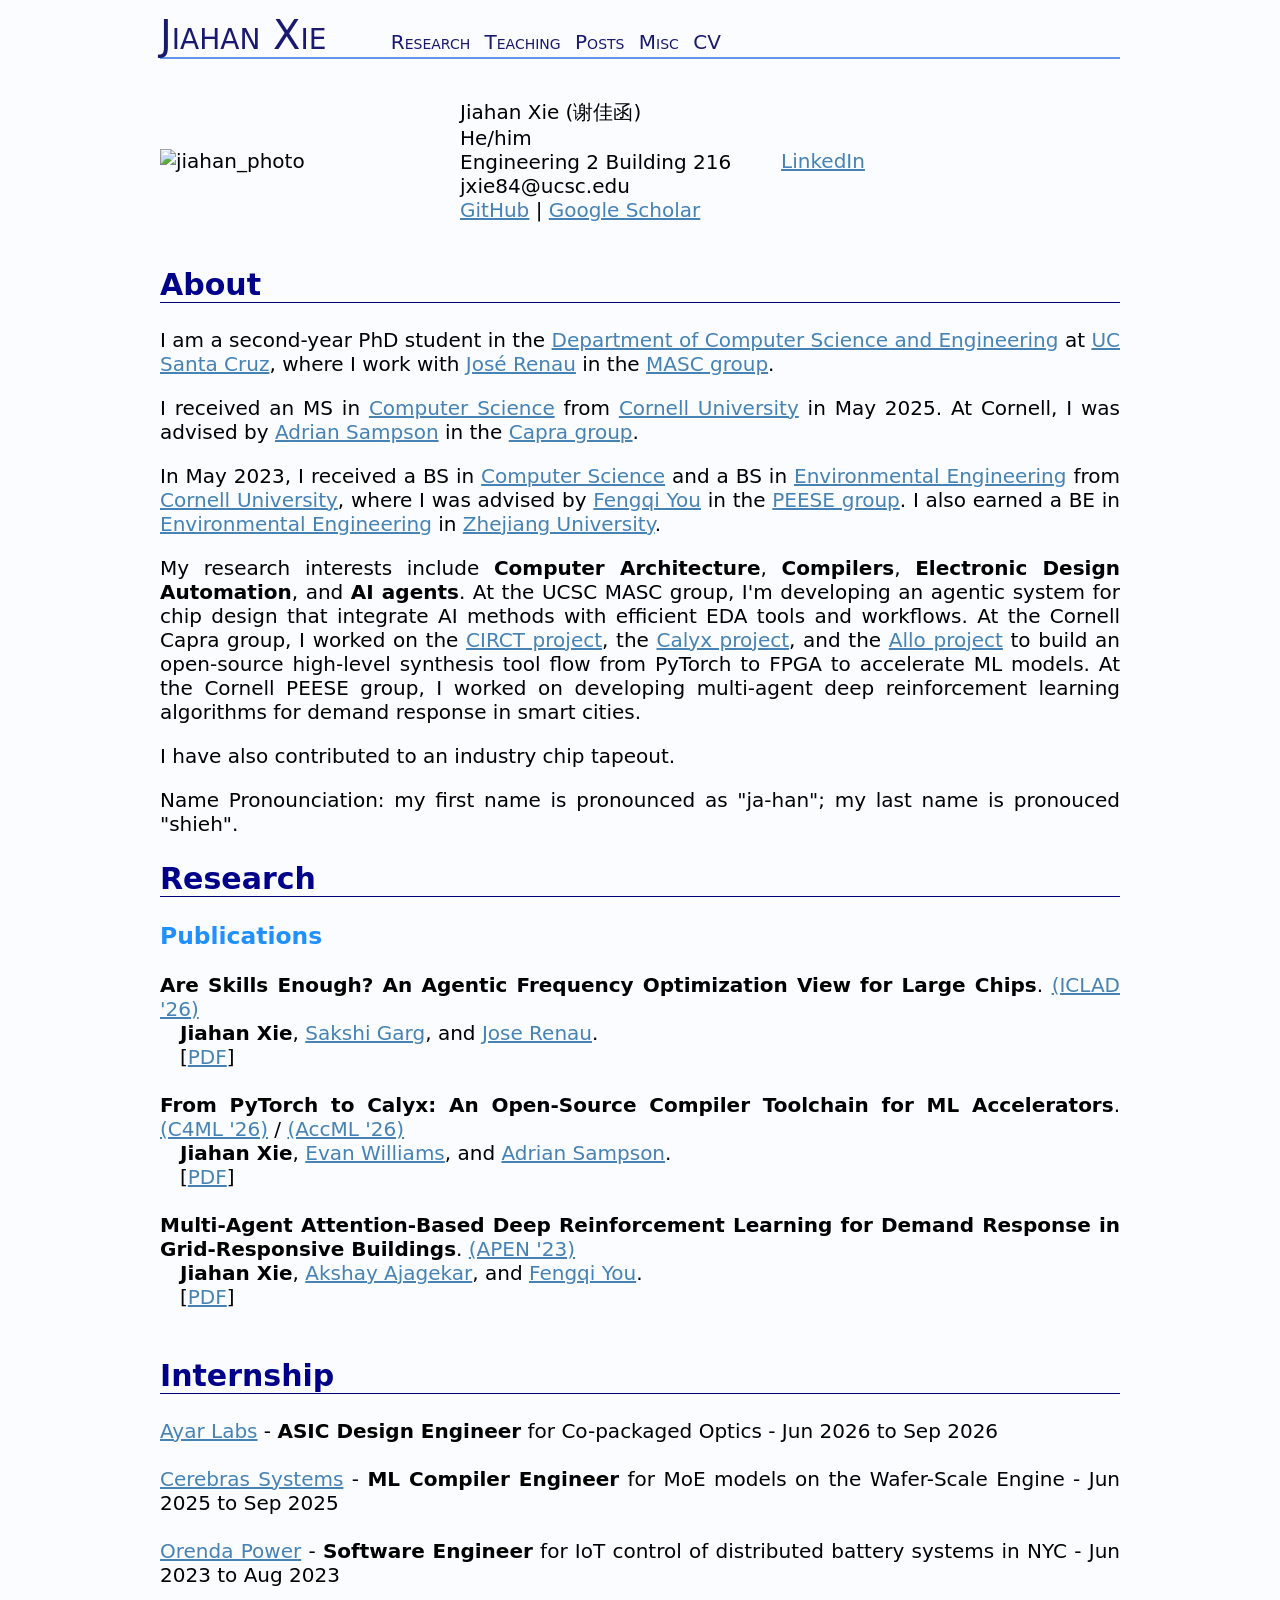
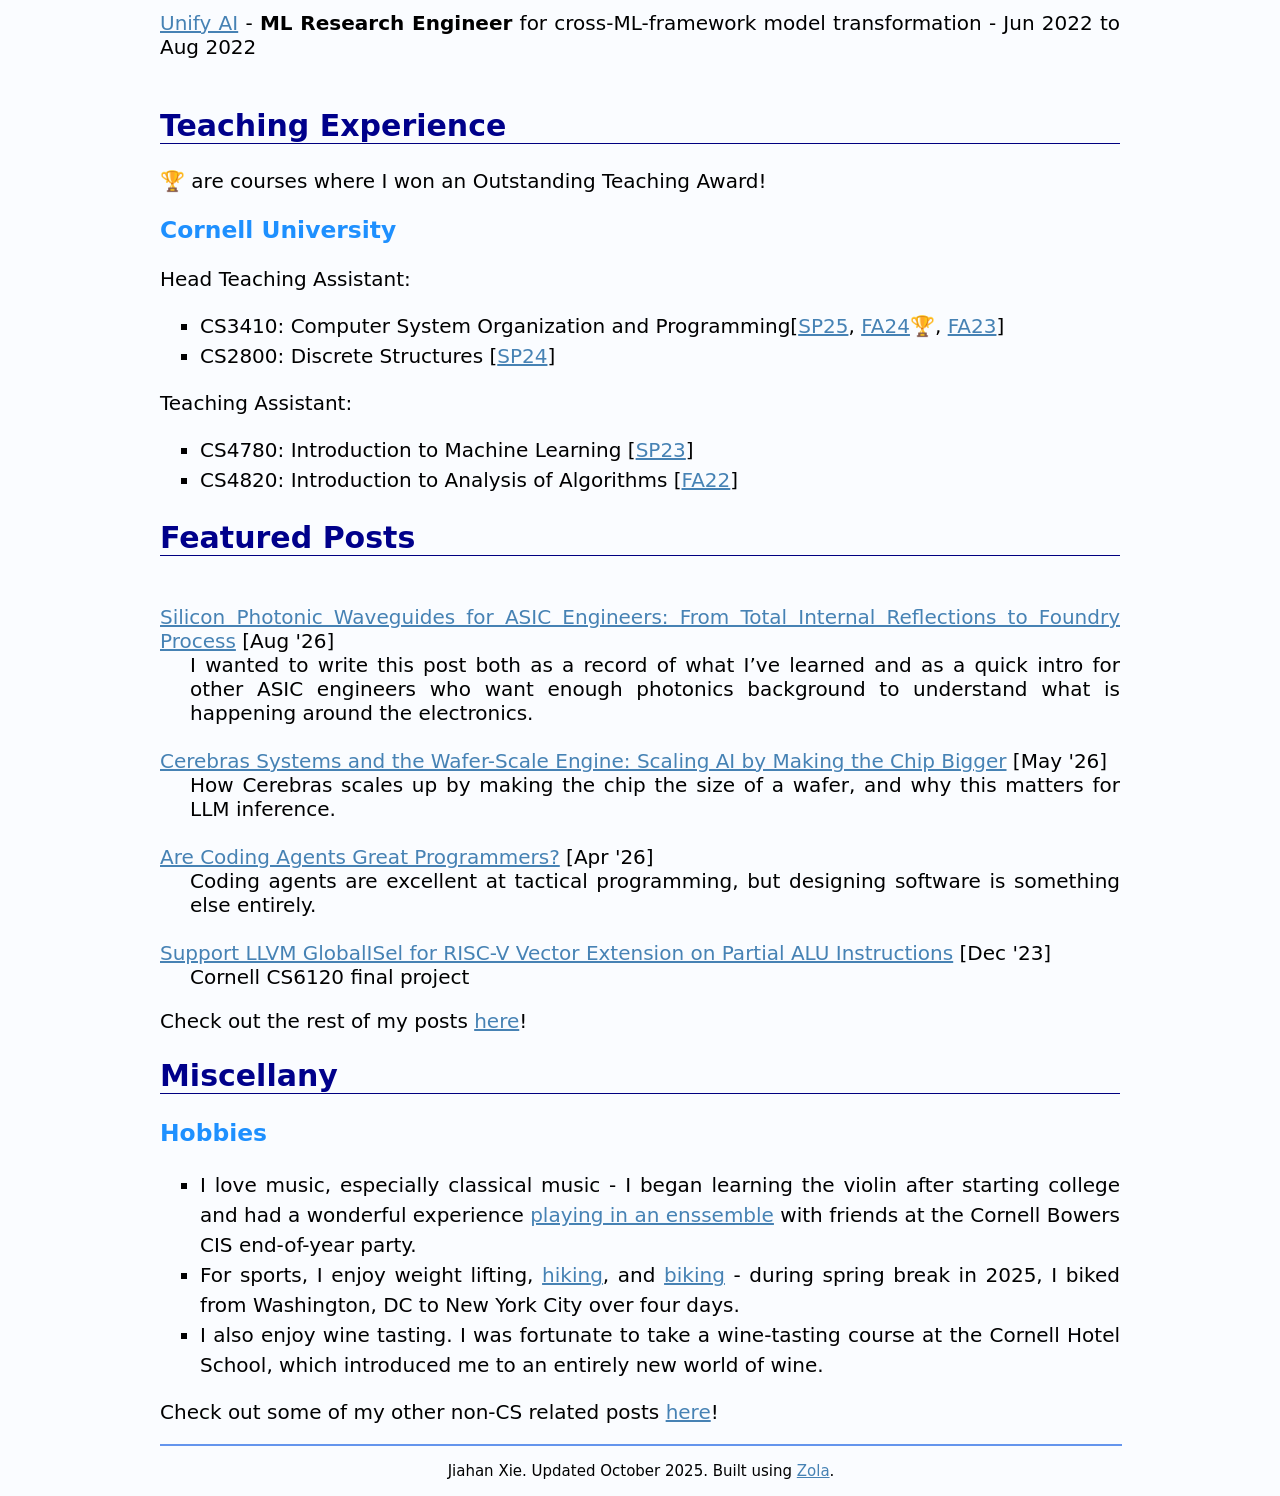
==== commit adf7034c: "deploy: 20414c47dcf47adf82aab460a3d25a881f75f962" ====
--- a/index.html
+++ b/index.html
@@ -186,6 +186,10 @@
     <h2>Featured Posts</h2>
     
     <br>
+    <a href="https://jiahanxie353.github.io/posts/waveguide/">Silicon Photonic Waveguides for ASIC Engineers: From Total Internal Reflections to Foundry Process</a> [Aug &#x27;26]
+    <div class="indented">
+    I wanted to write this post both as a record of what I’ve learned and as a quick intro for other ASIC engineers who want enough photonics background to understand what is happening around the electronics.
+    </div><br>
     <a href="https://jiahanxie353.github.io/posts/cerebras-wse/">Cerebras Systems and the Wafer-Scale Engine: Scaling AI by Making the Chip Bigger</a> [May &#x27;26]
     <div class="indented">
     How Cerebras scales up by making the chip the size of a wafer, and why this matters for LLM inference.
